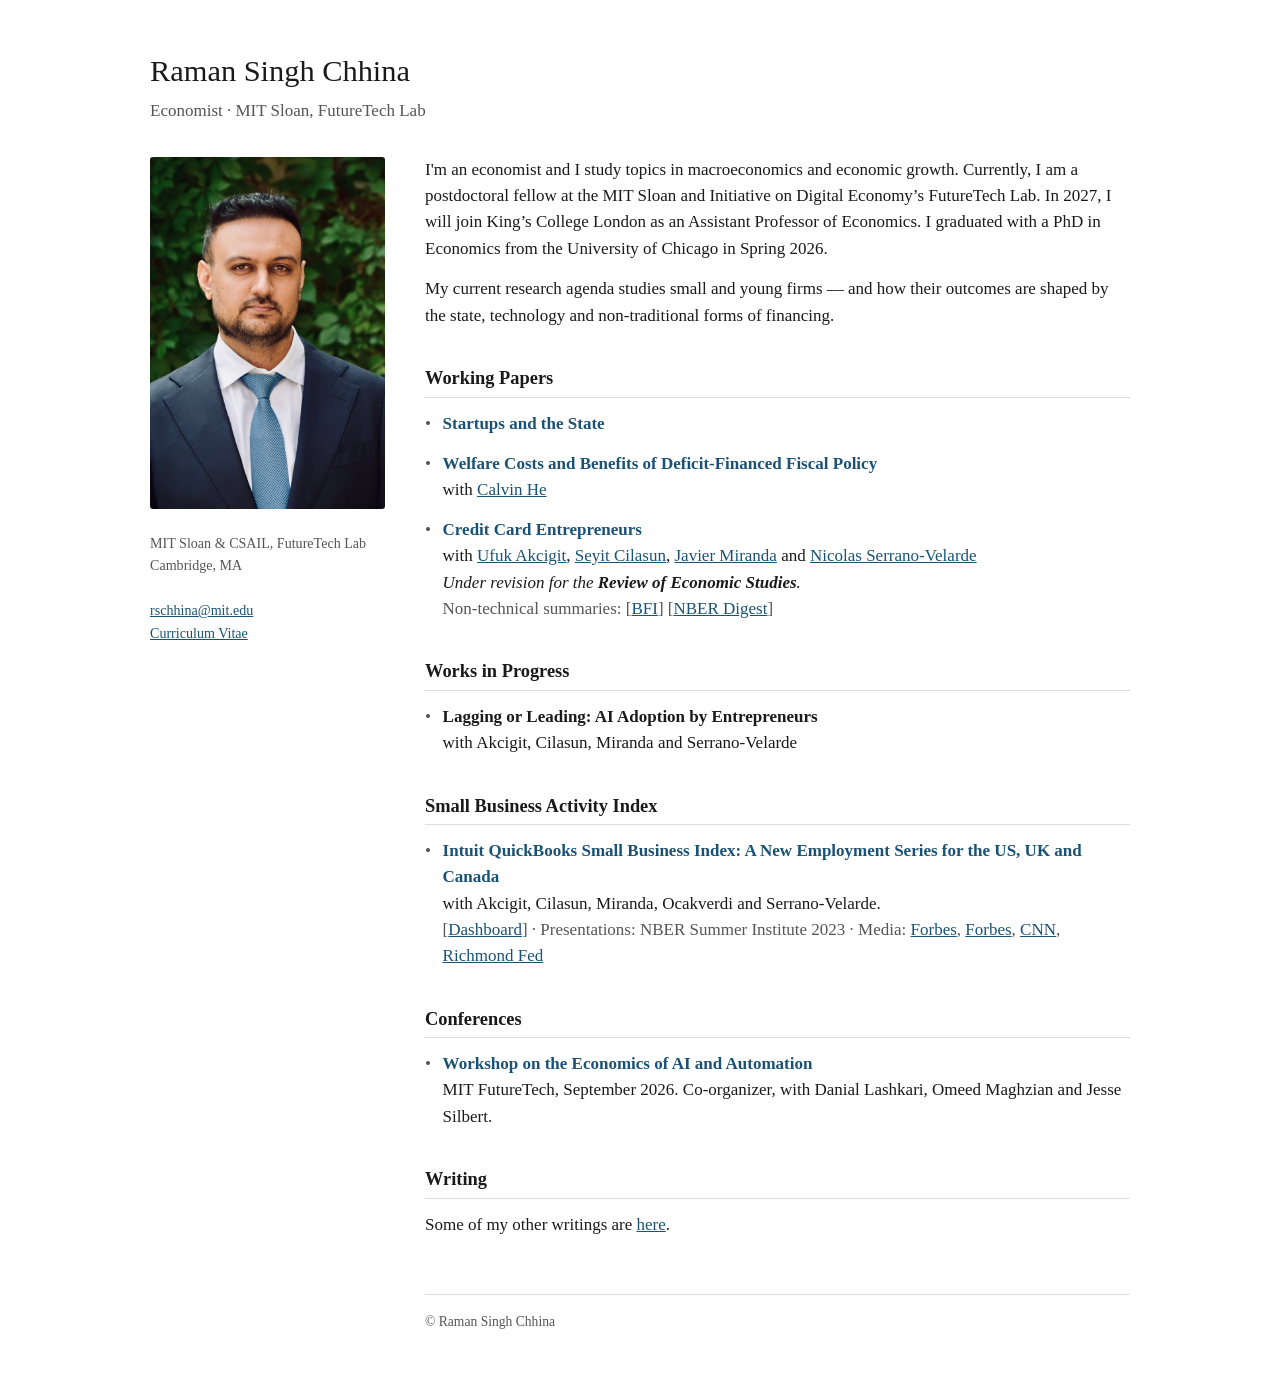
==== index.html @ 13bc1a1c "Add Event structured data for the FutureTech AI and Automation workshop" ====
<!doctype html>
<html lang="en">
<head>
  <title>Raman Singh Chhina</title>
  <meta charset="utf-8" />
  <meta name="viewport" content="width=device-width, initial-scale=1.0" />
  <meta name="description" content="Raman Singh Chhina — economist, macroeconomics and economic growth. Postdoctoral fellow at MIT Sloan FutureTech Lab; Assistant Professor of Economics at King's College London from 2027." />
  <link rel="canonical" href="https://rschhina.com/" />
  <meta name="google-site-verification" content="sSPe5BuoE6fG9sulJ23nSwhjWc58dHiW1KeYTmahMWE" />
  <link rel="stylesheet" href="css/main.css" />
  <script type="application/ld+json">
  {
    "@context": "https://schema.org",
    "@type": "Person",
    "@id": "https://rschhina.com/#raman-singh-chhina",
    "name": "Raman Singh Chhina",
    "givenName": "Raman",
    "familyName": "Chhina",
    "url": "https://rschhina.com/",
    "image": "https://rschhina.com/img/raman.jpg",
    "email": "mailto:rschhina@mit.edu",
    "identifier": {
      "@type": "PropertyValue",
      "propertyID": "ORCID",
      "value": "https://orcid.org/0009-0008-7323-3573"
    },
    "jobTitle": "Postdoctoral Fellow",
    "description": "Economist working on macroeconomics and economic growth, with a focus on small and young firms and how their outcomes are shaped by the state, technology and non-traditional finance.",
    "affiliation": {
      "@type": "Organization",
      "name": "MIT FutureTech, MIT Sloan School of Management",
      "url": "https://futuretech.mit.edu/"
    },
    "alumniOf": {
      "@type": "CollegeOrUniversity",
      "name": "University of Chicago",
      "url": "https://economics.uchicago.edu/"
    },
    "award": "Michael and Ling Markovitz Dissertation Completion Fellowship, Division of the Social Sciences, University of Chicago (2025)",
    "knowsAbout": [
      "Macroeconomics",
      "Economic growth",
      "Entrepreneurship",
      "Firm dynamics",
      "Industrial policy",
      "Economics of artificial intelligence"
    ],
    "sameAs": [
      "https://www.wikidata.org/wiki/Q141215940",
      "https://orcid.org/0009-0008-7323-3573",
      "https://scholar.google.com/citations?user=oUWH4O0AAAAJ",
      "https://www.nber.org/people/raman_chhina",
      "https://futuretech.mit.edu/team/raman-singh-chhina",
      "https://ide.mit.edu/people/raman-singh-chhina",
      "https://economics.uchicago.edu/directory/raman-singh-chhina",
      "https://www.ed.ac.uk/economics/study-with-us/postgraduate/scottish-graduate-programme-economics/prospective-students/why-study-with-us-msc/meet-our-msc-students/raman-chhina",
      "https://cepr.org/about/people/raman-chhina",
      "https://x.com/rschhina",
      "https://github.com/econ-raman",
      "https://substack.com/@ramansinghchhina"
    ]
  }
  </script>
  <script type="application/ld+json">
  {
    "@context": "https://schema.org",
    "@graph": [
      {
        "@type": "ScholarlyArticle",
        "headline": "Startups and the State",
        "author": { "@id": "https://rschhina.com/#raman-singh-chhina" },
        "url": "https://rschhina.com/pdf/Startups_and_the_State.pdf",
        "creativeWorkStatus": "Working paper"
      },
      {
        "@type": "ScholarlyArticle",
        "headline": "Welfare Costs and Benefits of Deficit-Financed Fiscal Policy",
        "author": [
          { "@id": "https://rschhina.com/#raman-singh-chhina" },
          { "@type": "Person", "name": "Calvin He", "sameAs": "https://calvinhe.netlify.app/" }
        ],
        "url": "https://rschhina.com/pdf/Welfare_Deficit_Financed_Fiscal_Policy.pdf",
        "sameAs": "https://papers.ssrn.com/sol3/papers.cfm?abstract_id=5374627",
        "creativeWorkStatus": "Working paper"
      },
      {
        "@type": "ScholarlyArticle",
        "headline": "Credit Card Entrepreneurs",
        "author": [
          { "@id": "https://rschhina.com/#raman-singh-chhina" },
          { "@type": "Person", "name": "Ufuk Akcigit", "sameAs": "https://www.ufukakcigit.com/" },
          { "@type": "Person", "name": "Seyit Cilasun", "sameAs": "https://www.tedu.edu.tr/en/seyit-mumin-cilasun" },
          { "@type": "Person", "name": "Javier Miranda", "sameAs": "https://www.iwh-halle.de/en/about-the-iwh/team/detail/javier-miranda/" },
          { "@type": "Person", "name": "Nicolas Serrano-Velarde", "sameAs": "https://sites.google.com/site/nicolasserranovelarde/" }
        ],
        "url": "https://rschhina.com/pdf/Credit_Card_Entrepreneurs.pdf",
        "creativeWorkStatus": "Under revision for the Review of Economic Studies"
      },
      {
        "@type": "ScholarlyArticle",
        "headline": "Intuit QuickBooks Small Business Index: A New Employment Series for the US, UK and Canada",
        "author": [
          { "@id": "https://rschhina.com/#raman-singh-chhina" },
          { "@type": "Person", "name": "Ufuk Akcigit", "sameAs": "https://www.ufukakcigit.com/" },
          { "@type": "Person", "name": "Seyit Cilasun" },
          { "@type": "Person", "name": "Javier Miranda" },
          { "@type": "Person", "name": "Eren Ocakverdi" },
          { "@type": "Person", "name": "Nicolas Serrano-Velarde" }
        ],
        "url": "https://www.nber.org/papers/w31350",
        "publisher": { "@type": "Organization", "name": "National Bureau of Economic Research" },
        "creativeWorkStatus": "NBER Working Paper 31350"
      },
      {
        "@type": "Event",
        "name": "Workshop on the Economics of AI and Automation",
        "url": "https://futuretech.mit.edu/workshop-on-the-economics-of-ai-and-automation-2026",
        "startDate": "2026-09-11",
        "endDate": "2026-09-11",
        "eventStatus": "https://schema.org/EventScheduled",
        "eventAttendanceMode": "https://schema.org/OfflineEventAttendanceMode",
        "location": {
          "@type": "Place",
          "name": "Samberg Conference Center, Massachusetts Institute of Technology",
          "address": {
            "@type": "PostalAddress",
            "addressLocality": "Cambridge",
            "addressRegion": "MA",
            "addressCountry": "US"
          }
        },
        "organizer": [
          { "@id": "https://rschhina.com/#raman-singh-chhina" },
          { "@type": "Person", "name": "Danial Lashkari" },
          { "@type": "Person", "name": "Omeed Maghzian" },
          { "@type": "Person", "name": "Jesse Silbert" },
          { "@type": "Organization", "name": "MIT FutureTech", "url": "https://futuretech.mit.edu/" }
        ]
      }
    ]
  }
  </script>
</head>
<body>

<h1><a href="/">Raman Singh Chhina</a></h1>
<p class="subtitle">Economist &middot; MIT Sloan, FutureTech Lab</p>

<div class="layout">

<aside class="sidebar">
  <img src="img/raman.jpg" alt="Raman Singh Chhina" />
  <p class="contact">
    MIT Sloan &amp; CSAIL, FutureTech Lab<br />
    Cambridge, MA<br /><br />
    <a href="mailto:rschhina@mit.edu">rschhina@mit.edu</a><br />
    <a href="pdf/CV.pdf">Curriculum Vitae</a>
  </p>
</aside>

<main>

<div class="intro">
    <p>I'm an economist and I study topics in macroeconomics and economic growth.
    Currently, I am a postdoctoral fellow at the MIT Sloan and Initiative on Digital
    Economy&rsquo;s FutureTech Lab. In 2027, I will join King&rsquo;s College London as an
    Assistant Professor of Economics. I graduated with a PhD in Economics from the
    University of Chicago in Spring 2026.</p>
    <p>My current research agenda studies small and young firms &mdash; and how their
    outcomes are shaped by the state, technology and non-traditional forms of financing.</p>
</div>

<h2>Working Papers</h2>
<ul class="dash">
  <li>
    <a class="title" href="pdf/Startups_and_the_State.pdf">Startups and the State</a>
  </li>
  <li>
    <a class="title" href="pdf/Welfare_Deficit_Financed_Fiscal_Policy.pdf">Welfare Costs and Benefits of Deficit-Financed Fiscal Policy</a><br />
    with <a href="https://calvinhe.netlify.app/">Calvin He</a>
  </li>
  <li>
    <a class="title" href="pdf/Credit_Card_Entrepreneurs.pdf">Credit Card Entrepreneurs</a><br />
    with <a href="https://www.ufukakcigit.com/">Ufuk Akcigit</a>,
    <a href="https://www.tedu.edu.tr/en/seyit-mumin-cilasun">Seyit Cilasun</a>,
    <a href="https://www.iwh-halle.de/en/about-the-iwh/team/detail/javier-miranda/">Javier Miranda</a> and
    <a href="https://sites.google.com/site/nicolasserranovelarde/">Nicolas Serrano-Velarde</a><br />
    <em>Under revision for the <strong>Review of Economic Studies</strong>.</em><br />
    <span class="links">Non-technical summaries:
    [<a href="https://bfi.uchicago.edu/wp-content/uploads/2025/04/Credit-Card-Entrepreneurs.pdf">BFI</a>]
    [<a href="https://www.nber.org/digest/202507/credit-cards-financial-source-small-businesses">NBER Digest</a>]</span>
  </li>
</ul>

<h2>Works in Progress</h2>
<ul class="dash">
  <li><span class="title">Lagging or Leading: AI Adoption by Entrepreneurs</span><br />
  with Akcigit, Cilasun, Miranda and Serrano-Velarde</li>
</ul>

<h2>Small Business Activity Index</h2>
<ul class="dash">
  <li>
    <a class="title" href="https://www.nber.org/papers/w31350">Intuit QuickBooks Small Business Index: A New Employment Series for the US, UK and Canada</a><br />
    with Akcigit, Cilasun, Miranda, Ocakverdi and Serrano-Velarde.<br />
    <span class="links">[<a href="https://quickbooks.intuit.com/r/small-business-data/index/">Dashboard</a>]
    &middot; Presentations: NBER Summer Institute 2023 &middot; Media:
    <a href="https://www.forbes.com/sites/danestangler/2023/03/21/quickbooks-and-the-akcigit-all-stars-a-new-small-business-index/">Forbes</a>,
    <a href="https://www.forbes.com/sites/danestangler/2023/05/04/national-small-business-week-how-are-they-doing/">Forbes</a>,
    <a href="https://www.cnn.com/2023/05/04/economy/jobs-report-preview-april/index.html">CNN</a>,
    <a href="https://www.richmondfed.org/research/national_economy/macro_minute/2024/signals_from_small_businesses_20240305">Richmond Fed</a></span>
  </li>
</ul>

<h2>Conferences</h2>
<ul class="dash">
  <li>
    <a class="title" href="https://futuretech.mit.edu/workshop-on-the-economics-of-ai-and-automation-2026">Workshop on the Economics of AI and Automation</a><br />
    MIT FutureTech, September 2026.
    Co-organizer, with Danial Lashkari, Omeed Maghzian and Jesse Silbert.
  </li>
</ul>

<h2>Writing</h2>
<p>Some of my other writings are <a href="/writing">here</a>.</p>

<footer>&copy; Raman Singh Chhina</footer>

</main>

</div>

<!-- Cloudflare Web Analytics -->
<script type="module" src="https://static.cloudflareinsights.com/beacon.min.js" data-cf-beacon='{"token": "5d340dda2515407f89741e12acd3b389"}'></script>
<!-- End Cloudflare Web Analytics -->

</body>
</html>
---- css/main.css ----
/* Plain academic style — no framework, no JS */

:root {
  --text: #1a1a1a;
  --muted: #555555;
  --link: #1a5276;
  --rule: #dddddd;
}

* {
  margin: 0;
  padding: 0;
  box-sizing: border-box;
}

body {
  font-family: Georgia, "Times New Roman", serif;
  font-size: 17px;
  line-height: 1.55;
  color: var(--text);
  background: #ffffff;
  max-width: 1020px;
  margin: 0 auto;
  padding: 3rem 1.25rem 4rem;
}

/* two panes: fixed-width sticky sidebar, scrolling content */
.layout {
  display: flex;
  gap: 2.5rem;
  align-items: flex-start;
}

.sidebar {
  width: 235px;
  flex-shrink: 0;
}

.sidebar img {
  width: 100%;
  aspect-ratio: 2 / 3;
  object-fit: cover;
  border-radius: 3px;
}

.sidebar .contact {
  margin-top: 0.9rem;
  font-size: 0.88rem;
  line-height: 1.6;
  color: var(--muted);
}

main {
  flex: 1;
  min-width: 0;
  max-width: 760px;
}

/* single-column subpages (no sidebar) */
main.page {
  max-width: 760px;
}

h1 {
  font-size: 1.9rem;
  font-weight: normal;
  margin-bottom: 0.2rem;
}

h1 a {
  color: var(--text);
  text-decoration: none;
}

.subtitle {
  color: var(--muted);
  margin-bottom: 2rem;
}

h2 {
  font-size: 1.15rem;
  font-weight: bold;
  margin: 2.2rem 0 0.8rem;
  padding-bottom: 0.25rem;
  border-bottom: 1px solid var(--rule);
}

a {
  color: var(--link);
}

a:hover {
  color: #000000;
}

p {
  margin-bottom: 0.9rem;
}

/* dash lists, one item per paper */
ul.dash {
  list-style: none;
}

ul.dash li {
  padding-left: 1.1rem;
  position: relative;
  margin-bottom: 0.85rem;
}

ul.dash li::before {
  content: "•";
  position: absolute;
  left: 0;
  color: var(--muted);
}

/* paper titles carry the weight; coauthors and details stay light */
.title {
  font-weight: bold;
  text-decoration: none;
}

.title:hover {
  text-decoration: underline;
}

.links {
  color: var(--muted);
}

.note {
  color: var(--muted);
  font-style: italic;
}

footer {
  margin-top: 3.5rem;
  padding-top: 1rem;
  border-top: 1px solid var(--rule);
  color: var(--muted);
  font-size: 0.85rem;
}

@media (max-width: 640px) {
  .layout {
    flex-direction: column;
  }
  .sidebar {
    position: static;
    width: 100%;
  }
  .sidebar img {
    width: 100%;
    aspect-ratio: 4 / 5;
    object-fit: cover;
    object-position: 50% 22%;
  }
  /* contact block reads better centred under a full-width photo */
  .sidebar .contact {
    text-align: center;
  }
}
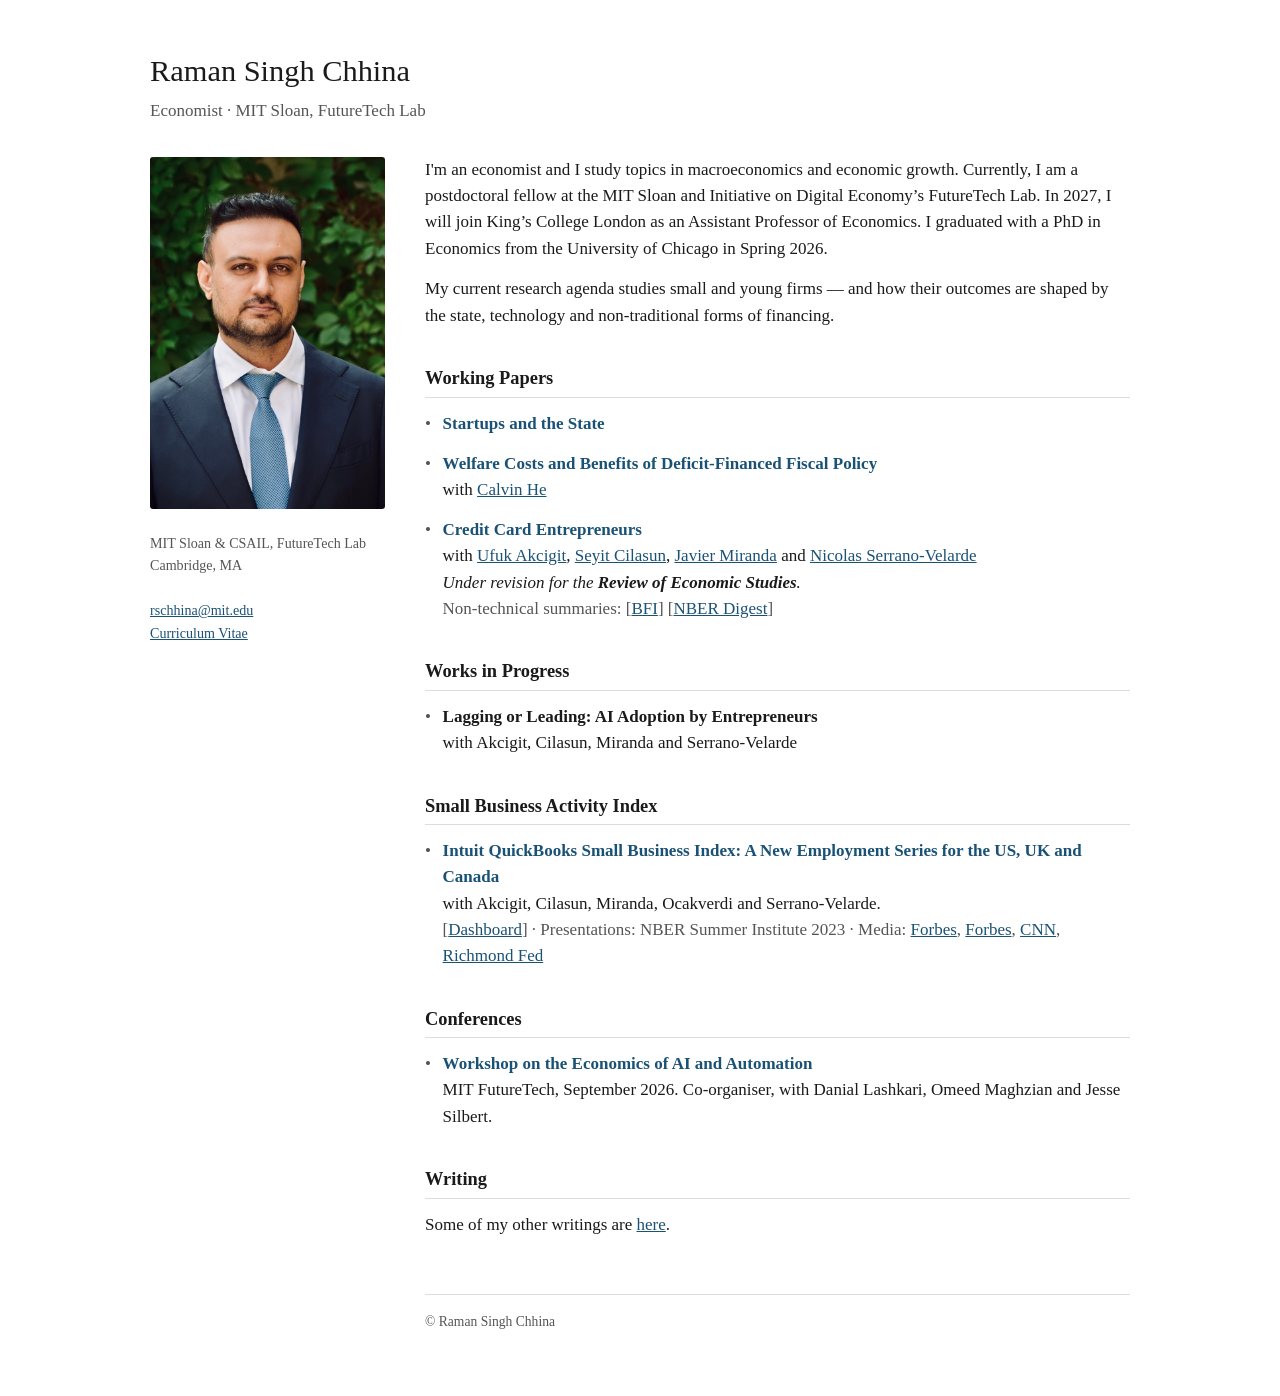
==== commit 4cc56ab1: "Update CV and match Co-organiser spelling on the homepage CV: add a Conference Organisation section " ====
--- a/index.html
+++ b/index.html
@@ -217,7 +217,7 @@
   <li>
     <a class="title" href="https://futuretech.mit.edu/workshop-on-the-economics-of-ai-and-automation-2026">Workshop on the Economics of AI and Automation</a><br />
     MIT FutureTech, September 2026.
-    Co-organizer, with Danial Lashkari, Omeed Maghzian and Jesse Silbert.
+    Co-organiser, with Danial Lashkari, Omeed Maghzian and Jesse Silbert.
   </li>
 </ul>
 
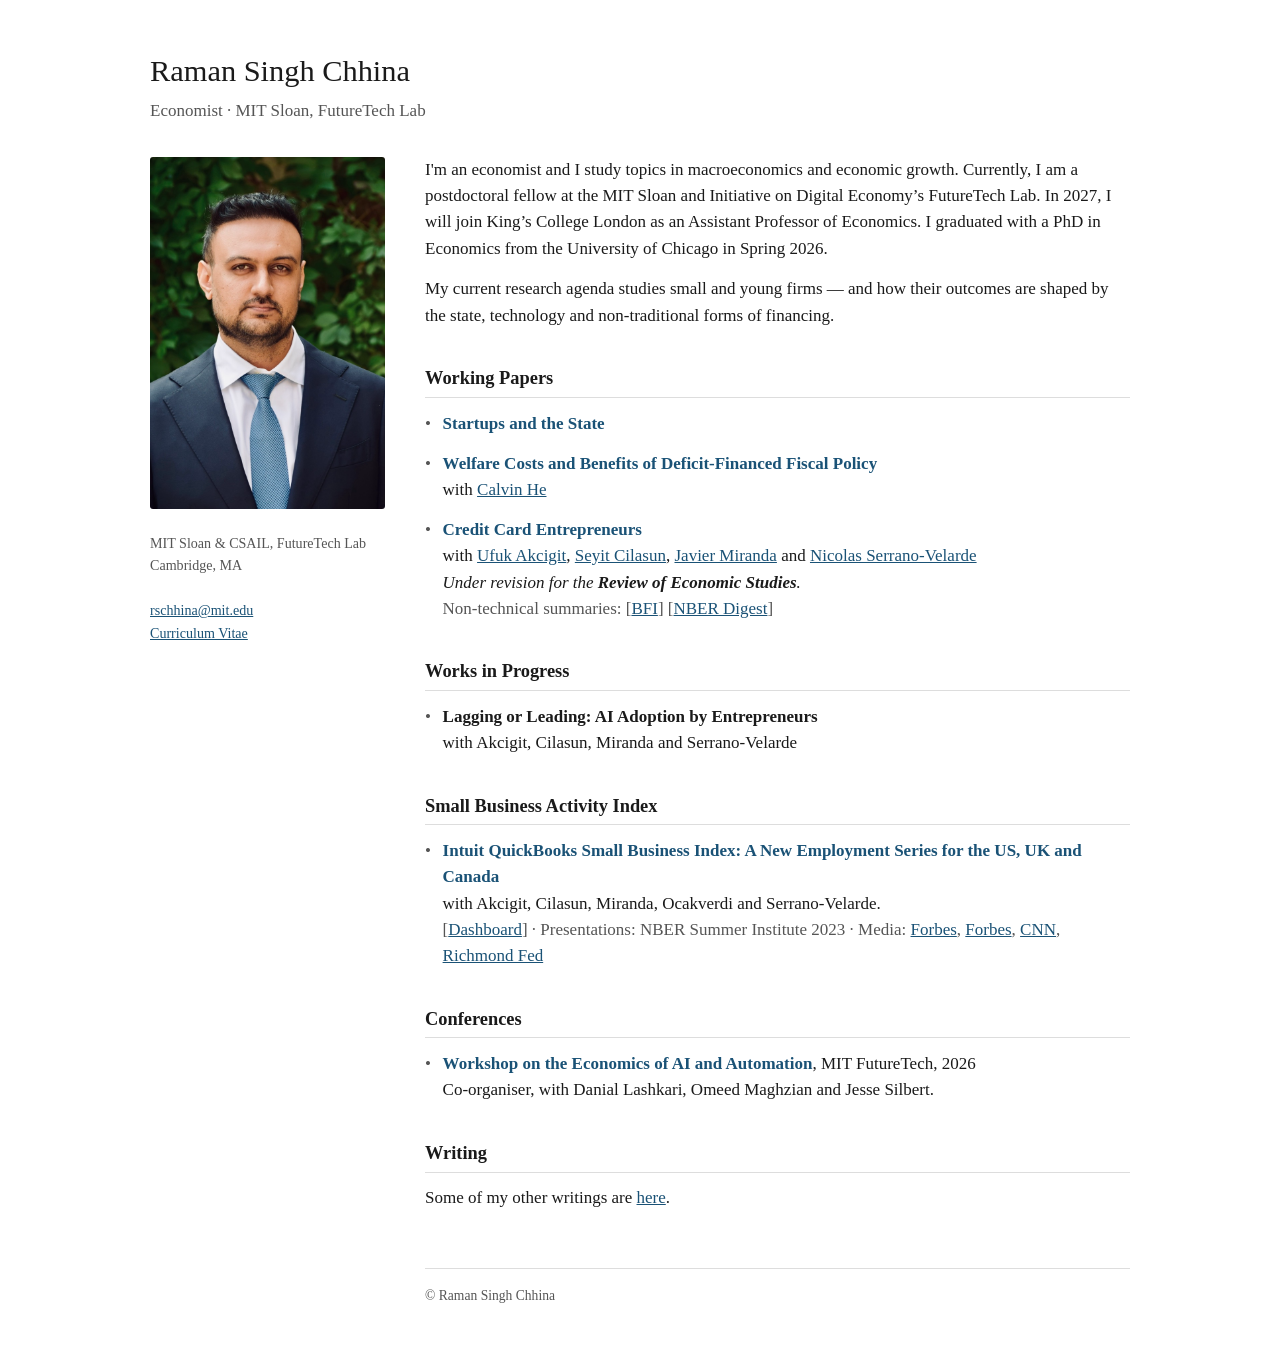
==== commit 9f4d4ea7: "Put the workshop venue and year on the title line" ====
--- a/index.html
+++ b/index.html
@@ -215,8 +215,7 @@
 <h2>Conferences</h2>
 <ul class="dash">
   <li>
-    <a class="title" href="https://futuretech.mit.edu/workshop-on-the-economics-of-ai-and-automation-2026">Workshop on the Economics of AI and Automation</a><br />
-    MIT FutureTech, September 2026.
+    <a class="title" href="https://futuretech.mit.edu/workshop-on-the-economics-of-ai-and-automation-2026">Workshop on the Economics of AI and Automation</a>, MIT FutureTech, 2026<br />
     Co-organiser, with Danial Lashkari, Omeed Maghzian and Jesse Silbert.
   </li>
 </ul>
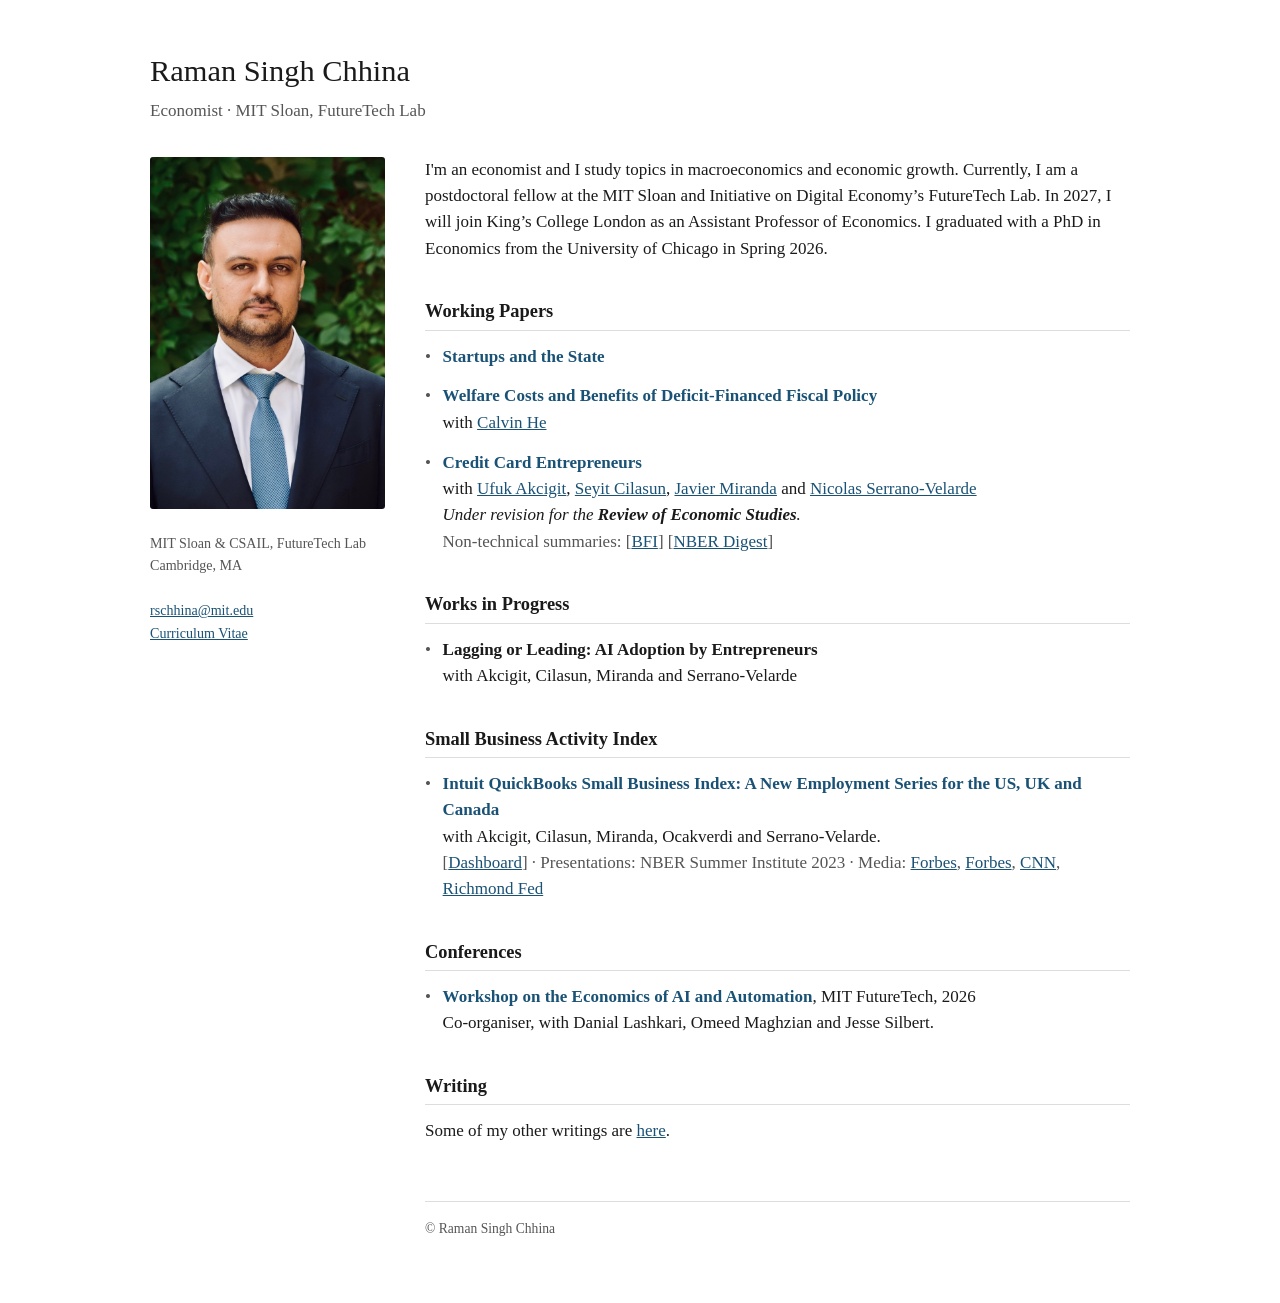
==== commit 843eda4c: "Remove the research agenda sentence from the homepage intro" ====
--- a/index.html
+++ b/index.html
@@ -115,6 +115,7 @@
         "@type": "Event",
         "name": "Workshop on the Economics of AI and Automation",
         "url": "https://futuretech.mit.edu/workshop-on-the-economics-of-ai-and-automation-2026",
+        "description": "A one-day workshop on the economics of AI and automation, hosted by MIT FutureTech at the MIT Samberg Conference Center. Attendance is by invitation.",
         "startDate": "2026-09-11",
         "endDate": "2026-09-11",
         "eventStatus": "https://schema.org/EventScheduled",
@@ -124,13 +125,23 @@
           "name": "Samberg Conference Center, Massachusetts Institute of Technology",
           "address": {
             "@type": "PostalAddress",
+            "streetAddress": "50 Memorial Drive",
             "addressLocality": "Cambridge",
             "addressRegion": "MA",
             "addressCountry": "US"
           }
         },
+        "performer": [
+          { "@type": "Person", "name": "Mert Demirer" },
+          { "@type": "Person", "name": "Martin Beraja" },
+          { "@type": "Person", "name": "Chad Jones" },
+          { "@type": "Person", "name": "Rembrand Koning" },
+          { "@type": "Person", "name": "Zo\u00eb Cullen" },
+          { "@type": "Person", "name": "Danial Lashkari" },
+          { "@type": "Person", "name": "Joel Waldfogel" }
+        ],
         "organizer": [
-          { "@id": "https://rschhina.com/#raman-singh-chhina" },
+          { "@type": "Person", "@id": "https://rschhina.com/#raman-singh-chhina", "name": "Raman Singh Chhina", "url": "https://rschhina.com/" },
           { "@type": "Person", "name": "Danial Lashkari" },
           { "@type": "Person", "name": "Omeed Maghzian" },
           { "@type": "Person", "name": "Jesse Silbert" },
@@ -166,8 +177,6 @@
     Economy&rsquo;s FutureTech Lab. In 2027, I will join King&rsquo;s College London as an
     Assistant Professor of Economics. I graduated with a PhD in Economics from the
     University of Chicago in Spring 2026.</p>
-    <p>My current research agenda studies small and young firms &mdash; and how their
-    outcomes are shaped by the state, technology and non-traditional forms of financing.</p>
 </div>
 
 <h2>Working Papers</h2>
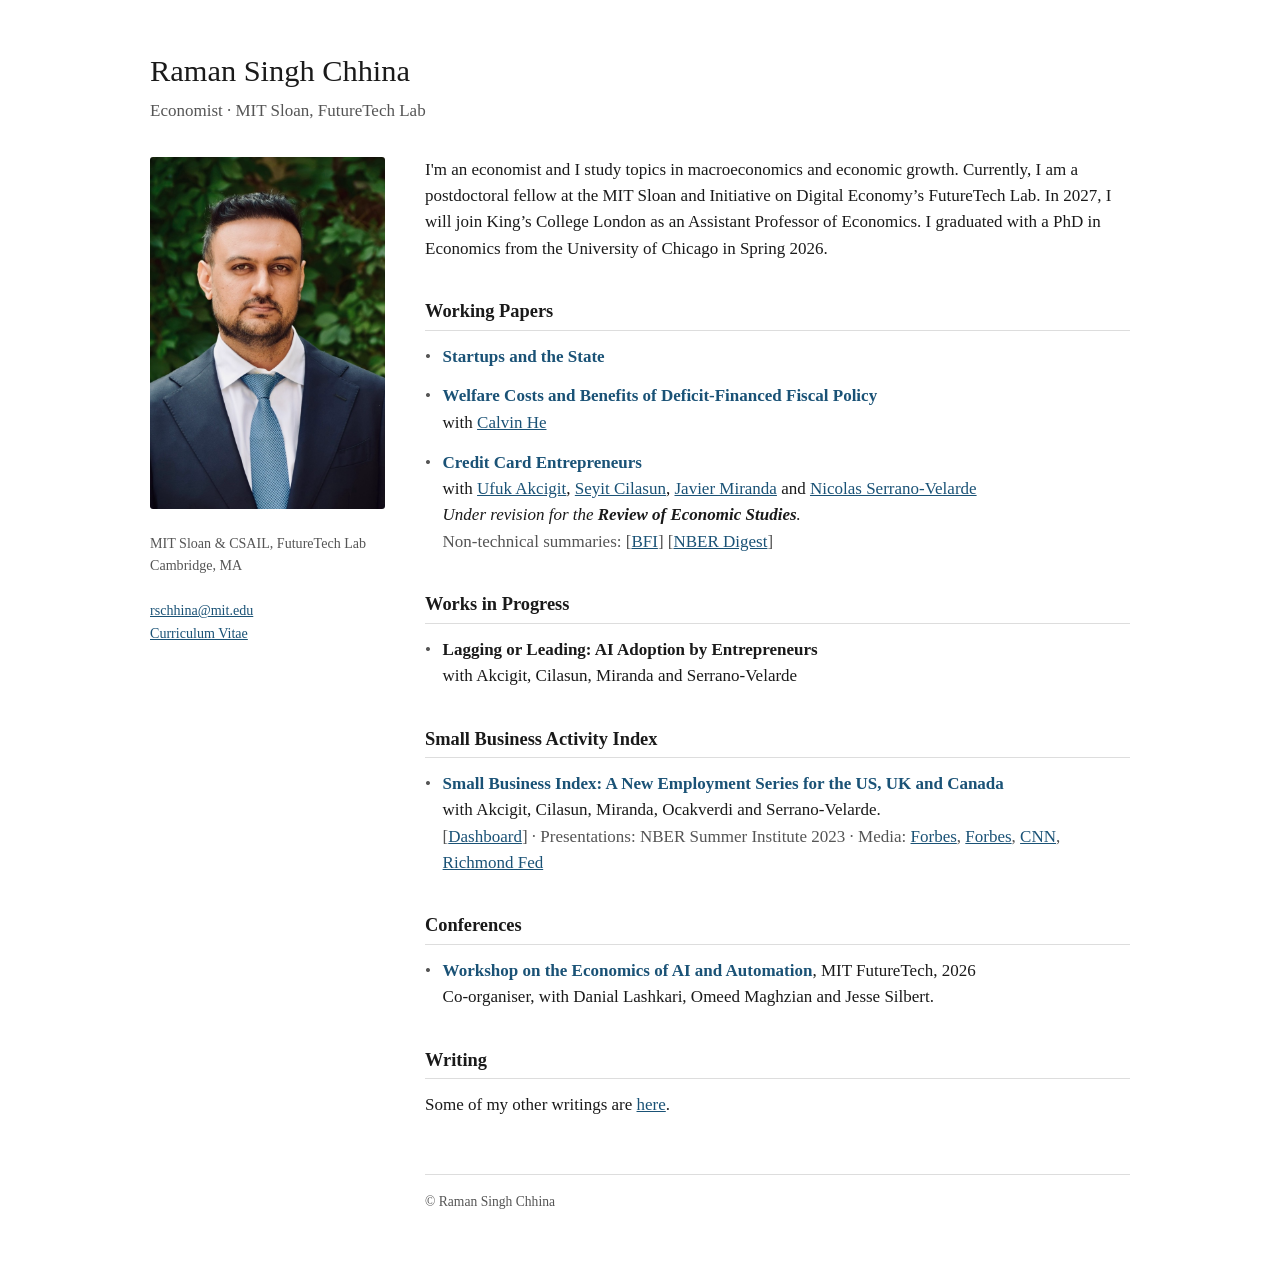
==== commit db17ac12: "Drop Intuit QuickBooks from the displayed small business index title" ====
--- a/index.html
+++ b/index.html
@@ -210,7 +210,7 @@
 <h2>Small Business Activity Index</h2>
 <ul class="dash">
   <li>
-    <a class="title" href="https://www.nber.org/papers/w31350">Intuit QuickBooks Small Business Index: A New Employment Series for the US, UK and Canada</a><br />
+    <a class="title" href="https://www.nber.org/papers/w31350">Small Business Index: A New Employment Series for the US, UK and Canada</a><br />
     with Akcigit, Cilasun, Miranda, Ocakverdi and Serrano-Velarde.<br />
     <span class="links">[<a href="https://quickbooks.intuit.com/r/small-business-data/index/">Dashboard</a>]
     &middot; Presentations: NBER Summer Institute 2023 &middot; Media:
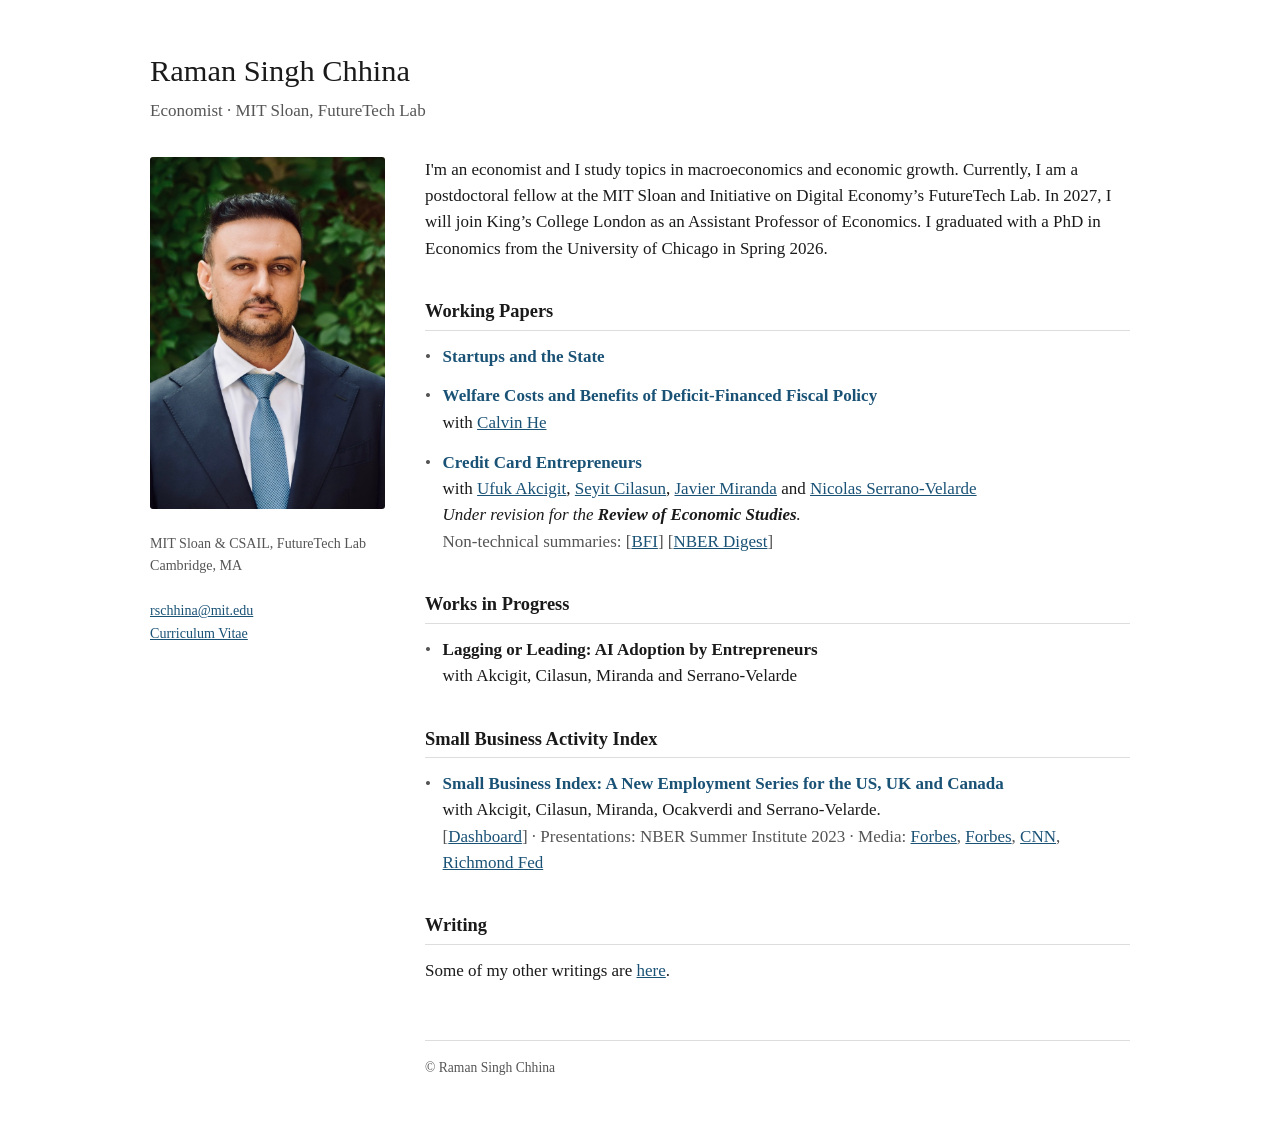
==== commit 743a4101: "Remove the Conferences section from the homepage" ====
--- a/index.html
+++ b/index.html
@@ -221,14 +221,6 @@
   </li>
 </ul>
 
-<h2>Conferences</h2>
-<ul class="dash">
-  <li>
-    <a class="title" href="https://futuretech.mit.edu/workshop-on-the-economics-of-ai-and-automation-2026">Workshop on the Economics of AI and Automation</a>, MIT FutureTech, 2026<br />
-    Co-organiser, with Danial Lashkari, Omeed Maghzian and Jesse Silbert.
-  </li>
-</ul>
-
 <h2>Writing</h2>
 <p>Some of my other writings are <a href="/writing">here</a>.</p>
 
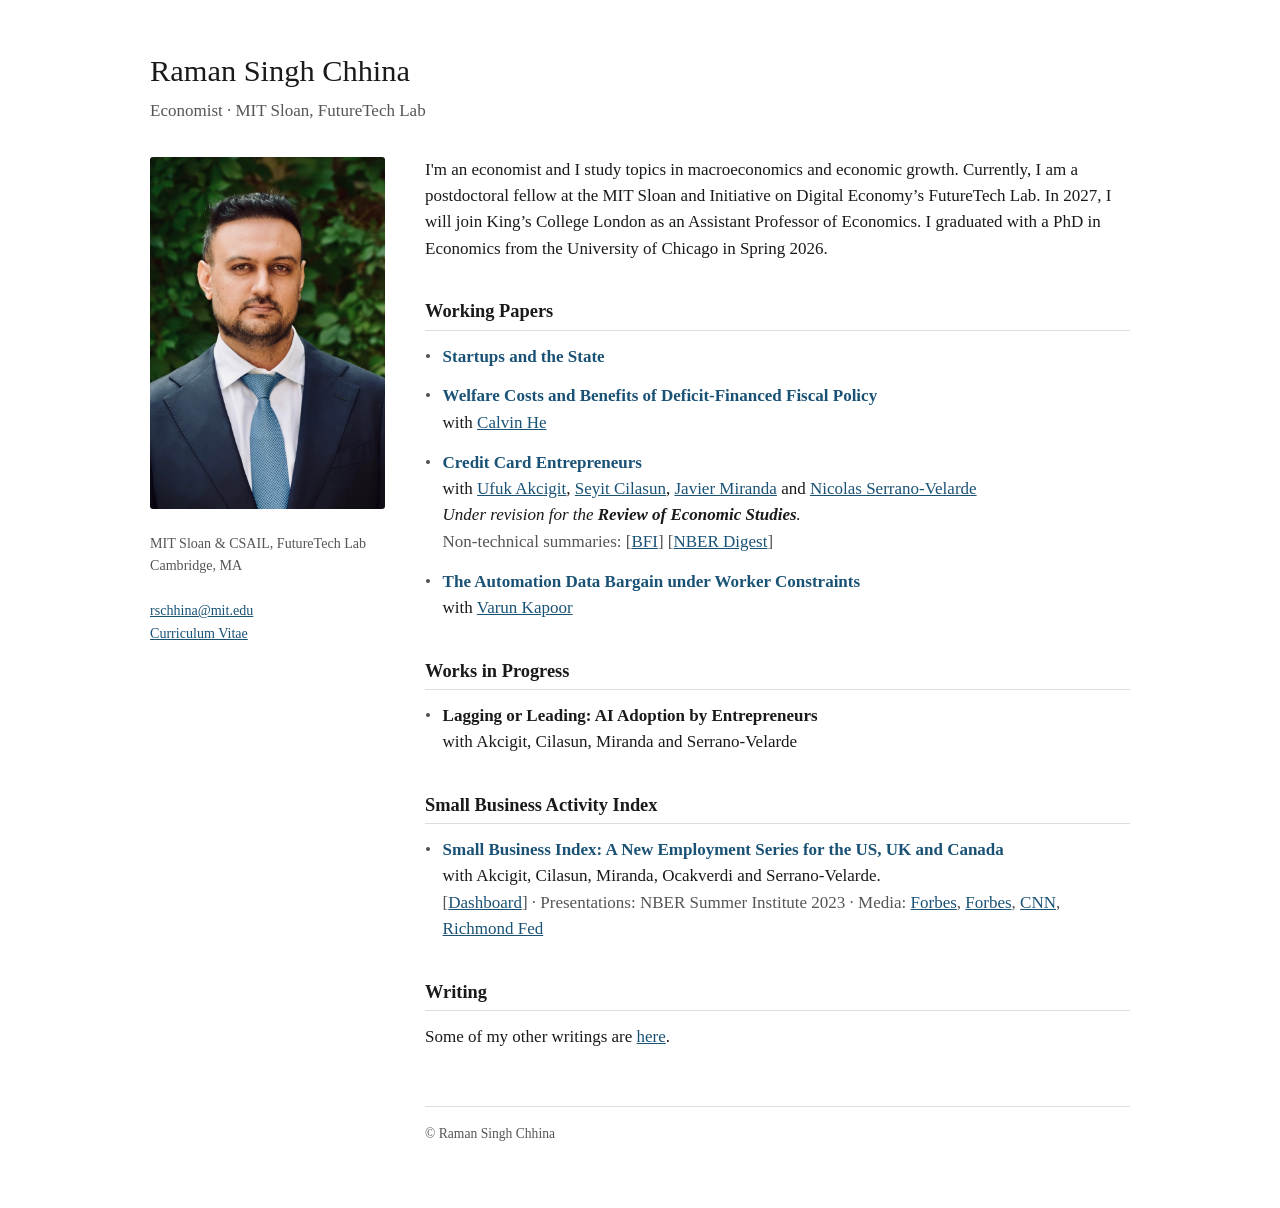
==== commit e878ab8a: "Add The Automation Data Bargain under Worker Constraints (with Varun Kapoor)" ====
--- a/index.html
+++ b/index.html
@@ -98,6 +98,16 @@
       },
       {
         "@type": "ScholarlyArticle",
+        "headline": "The Automation Data Bargain under Worker Constraints",
+        "author": [
+          { "@id": "https://rschhina.com/#raman-singh-chhina" },
+          { "@type": "Person", "name": "Varun Kapoor", "sameAs": "https://varun-kz.github.io/" }
+        ],
+        "url": "https://rschhina.com/pdf/Automation_Data_Bargain.pdf",
+        "creativeWorkStatus": "Working paper"
+      },
+      {
+        "@type": "ScholarlyArticle",
         "headline": "Intuit QuickBooks Small Business Index: A New Employment Series for the US, UK and Canada",
         "author": [
           { "@id": "https://rschhina.com/#raman-singh-chhina" },
@@ -199,6 +209,10 @@
     [<a href="https://bfi.uchicago.edu/wp-content/uploads/2025/04/Credit-Card-Entrepreneurs.pdf">BFI</a>]
     [<a href="https://www.nber.org/digest/202507/credit-cards-financial-source-small-businesses">NBER Digest</a>]</span>
   </li>
+  <li>
+    <a class="title" href="pdf/Automation_Data_Bargain.pdf">The Automation Data Bargain under Worker Constraints</a><br />
+    with <a href="https://varun-kz.github.io/">Varun Kapoor</a>
+  </li>
 </ul>
 
 <h2>Works in Progress</h2>
